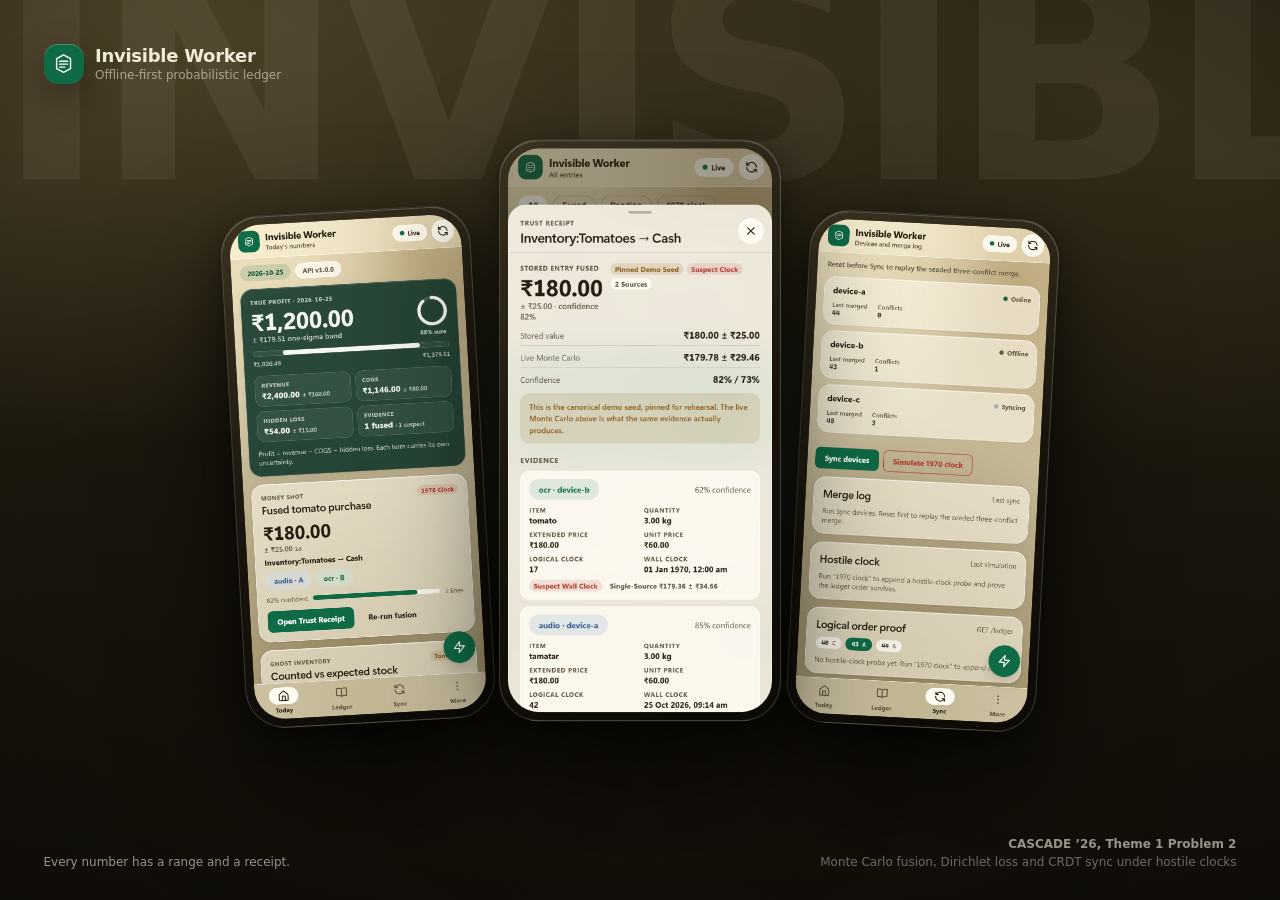
==== frontend/showcase.html @ aa13d130 "feat: warm glass UI, count-up figures, and demo showcase Re-skin the app shell to the warm olive gla" ====
<!doctype html>
<html lang="en">
<head>
<meta charset="utf-8">
<meta name="viewport" content="width=device-width, initial-scale=1">
<title>Invisible Worker — CASCADE '26</title>
<style>
  * { box-sizing: border-box; }
  html, body { height: 100%; margin: 0; }

  body {
    overflow: hidden;
    background: #100d07;
    color: #f2ecdb;
    font-family: "Segoe UI Variable Text", "Segoe UI", "Noto Sans", system-ui, -apple-system, sans-serif;
    -webkit-font-smoothing: antialiased;
    text-rendering: optimizeLegibility;
  }

  .stage {
    position: fixed;
    inset: 0;
    isolation: isolate;
    overflow: hidden;
    background:
      radial-gradient(120% 90% at 12% 0%, #4c4228 0%, rgba(76, 66, 40, 0) 55%),
      radial-gradient(110% 80% at 88% 10%, #332c18 0%, rgba(51, 44, 24, 0) 52%),
      radial-gradient(140% 100% at 50% 100%, #14100a 0%, rgba(20, 16, 10, 0) 62%),
      linear-gradient(180deg, #262012, #100d07);
  }

  .stage::before {
    content: "";
    position: absolute;
    inset: 0;
    z-index: -1;
    opacity: .06;
    mix-blend-mode: overlay;
    background-image: url("data:image/svg+xml,%3Csvg xmlns='http://www.w3.org/2000/svg' width='160' height='160'%3E%3Cfilter id='n'%3E%3CfeTurbulence type='fractalNoise' baseFrequency='.9' numOctaves='2'/%3E%3C/filter%3E%3Crect width='160' height='160' filter='url(%23n)'/%3E%3C/svg%3E");
  }

  .stage::after {
    content: "";
    position: absolute;
    inset: 0;
    z-index: 1;
    pointer-events: none;
    background: radial-gradient(120% 100% at 50% 42%, transparent 45%, rgba(0, 0, 0, .45) 100%);
  }

  .ghost {
    position: absolute;
    top: -.14em;
    left: -.015em;
    z-index: 0;
    font-family: "Segoe UI Variable Display", "Segoe UI", "Noto Sans", system-ui, sans-serif;
    font-size: 23.5vw;
    font-weight: 700;
    line-height: .78;
    letter-spacing: -.045em;
    white-space: nowrap;
    color: rgba(242, 236, 219, .06);
    pointer-events: none;
    user-select: none;
  }

  .brand {
    position: absolute;
    top: clamp(28px, 3.4vw, 54px);
    left: clamp(28px, 3.4vw, 54px);
    z-index: 6;
    display: flex;
    align-items: center;
    gap: clamp(11px, .9vw, 15px);
  }

  .mark {
    width: clamp(40px, 3vw, 50px);
    height: clamp(40px, 3vw, 50px);
    flex: none;
    display: grid;
    place-items: center;
    border-radius: 14px;
    background: #0f6b46;
    color: #fffcf4;
    box-shadow: 0 12px 34px rgba(0, 0, 0, .38), inset 0 1px 0 rgba(255, 255, 255, .22);
  }

  .mark svg { width: 58%; height: 58%; }

  .brand__text strong {
    display: block;
    font-family: "Segoe UI Variable Display", "Segoe UI", "Noto Sans", system-ui, sans-serif;
    font-size: clamp(18px, 1.25vw, 23px);
    font-weight: 600;
    letter-spacing: -.015em;
  }

  .brand__text span {
    display: block;
    margin-top: 2px;
    font-size: clamp(12px, .82vw, 14px);
    color: rgba(242, 236, 219, .58);
  }

  .phones {
    position: absolute;
    inset: 0;
    z-index: 3;
    display: flex;
    align-items: center;
    justify-content: center;
    gap: clamp(16px, 2.4vw, 62px);
    padding: 5vh 4vw;
  }

  .phones::before {
    content: "";
    position: absolute;
    z-index: -1;
    width: 58vw;
    height: 64vh;
    background: radial-gradient(closest-side, rgba(88, 209, 145, .17), rgba(88, 209, 145, 0) 72%);
    filter: blur(14px);
  }

  .phone {
    position: relative;
    flex: none;
    margin: 0;
    padding: clamp(8px, .55vw, 12px);
    border-radius: clamp(30px, 3.1vw, 46px);
    border: 1px solid rgba(255, 255, 255, .17);
    background: linear-gradient(155deg, #3a3220 0%, #17130b 55%, #0c0a06 100%);
    box-shadow:
      0 55px 120px rgba(0, 0, 0, .62),
      0 10px 28px rgba(0, 0, 0, .42),
      inset 0 1px 0 rgba(255, 255, 255, .22);
  }

  .phone img {
    display: block;
    width: 100%;
    height: auto;
    border-radius: calc(clamp(30px, 3.1vw, 46px) - clamp(8px, .55vw, 12px));
  }

  .phone--left {
    width: clamp(210px, 19.5vw, 500px);
    z-index: 2;
    transform: rotate(-3.2deg) translateY(3.2%);
    margin-right: clamp(-30px, -1vw, -6px);
  }

  .phone--center {
    width: clamp(240px, 22vw, 563px);
    z-index: 4;
    transform: translateY(-3.4%);
  }

  .phone--right {
    width: clamp(210px, 19.5vw, 500px);
    z-index: 2;
    transform: rotate(3deg) translateY(4%);
    margin-left: clamp(-30px, -1vw, -6px);
  }

  .foot {
    position: absolute;
    left: clamp(28px, 3.4vw, 54px);
    right: clamp(28px, 3.4vw, 54px);
    bottom: clamp(22px, 2.2vw, 34px);
    z-index: 6;
    display: flex;
    align-items: flex-end;
    justify-content: space-between;
    gap: 24px;
    font-size: clamp(12px, .8vw, 17px);
    line-height: 1.55;
  }

  .foot__line { color: rgba(242, 236, 219, .60); }
  .foot__event { color: rgba(242, 236, 219, .42); text-align: right; }
  .foot__event strong { display: block; font-weight: 600; color: rgba(242, 236, 219, .60); }

  @media (max-aspect-ratio: 4/5) {
    .ghost {
      top: 3.2%;
      left: -3vw;
      font-size: 20vw;
    }

    .ghost__second { display: none; }

    .brand {
      top: 5.4%;
      left: 7vw;
    }

    .brand__text strong { font-size: clamp(20px, 2.4vw, 30px); }
    .brand__text span { font-size: clamp(12px, 1.05vw, 15px); }

    .phones {
      display: block;
      padding: 0;
    }

    .phones::before {
      width: 120vw;
      height: 70vh;
      left: -20vw;
      top: 12vh;
    }

    .phone--left { display: none; }

    .phone--center {
      position: absolute;
      left: 7vw;
      top: 18vh;
      width: 58vw;
      transform: rotate(-3deg);
      margin: 0;
    }

    .phone--right {
      position: absolute;
      left: 56vw;
      top: 29vh;
      width: 46vw;
      transform: rotate(6deg);
      margin: 0;
      z-index: 2;
    }

    .foot {
      flex-direction: column;
      align-items: flex-start;
      gap: 7px;
      bottom: 3.6vh;
      font-size: 15px;
    }

    .foot__event { text-align: left; }
  }
</style>
</head>
<body>
  <div class="stage">
    <div class="ghost" aria-hidden="true"><span>INVISIBLE</span> <span class="ghost__second">WORKER</span></div>

    <header class="brand">
      <span class="mark" aria-hidden="true">
        <svg viewBox="0 0 40 40" role="img" focusable="false">
          <path d="M8 11.5 20 5l12 6.5v17L20 35 8 28.5z" fill="none" stroke="currentColor" stroke-width="2.4" stroke-linejoin="round"/>
          <path d="M13 16h14M13 21h14M13 26h9" stroke="currentColor" stroke-width="2.4" stroke-linecap="round"/>
        </svg>
      </span>
      <span class="brand__text">
        <strong>Invisible Worker</strong>
        <span>Offline-first probabilistic ledger</span>
      </span>
    </header>

    <main class="phones">
      <figure class="phone phone--left">
        <img src="showcase/today.png" alt="Today tab: true profit with uncertainty band and fused money shot">
      </figure>
      <figure class="phone phone--center">
        <img src="showcase/receipt.png" alt="Trust Receipt for the fused tomato purchase, with both source events">
      </figure>
      <figure class="phone phone--right">
        <img src="showcase/sync.png" alt="Sync tab: three device replicas and merge log">
      </figure>
    </main>

    <footer class="foot">
      <span class="foot__line">Every number has a range and a receipt.</span>
      <span class="foot__event">
        <strong>CASCADE ’26, Theme 1 Problem 2</strong>
        Monte Carlo fusion, Dirichlet loss and CRDT sync under hostile clocks
      </span>
    </footer>
  </div>
</body>
</html>
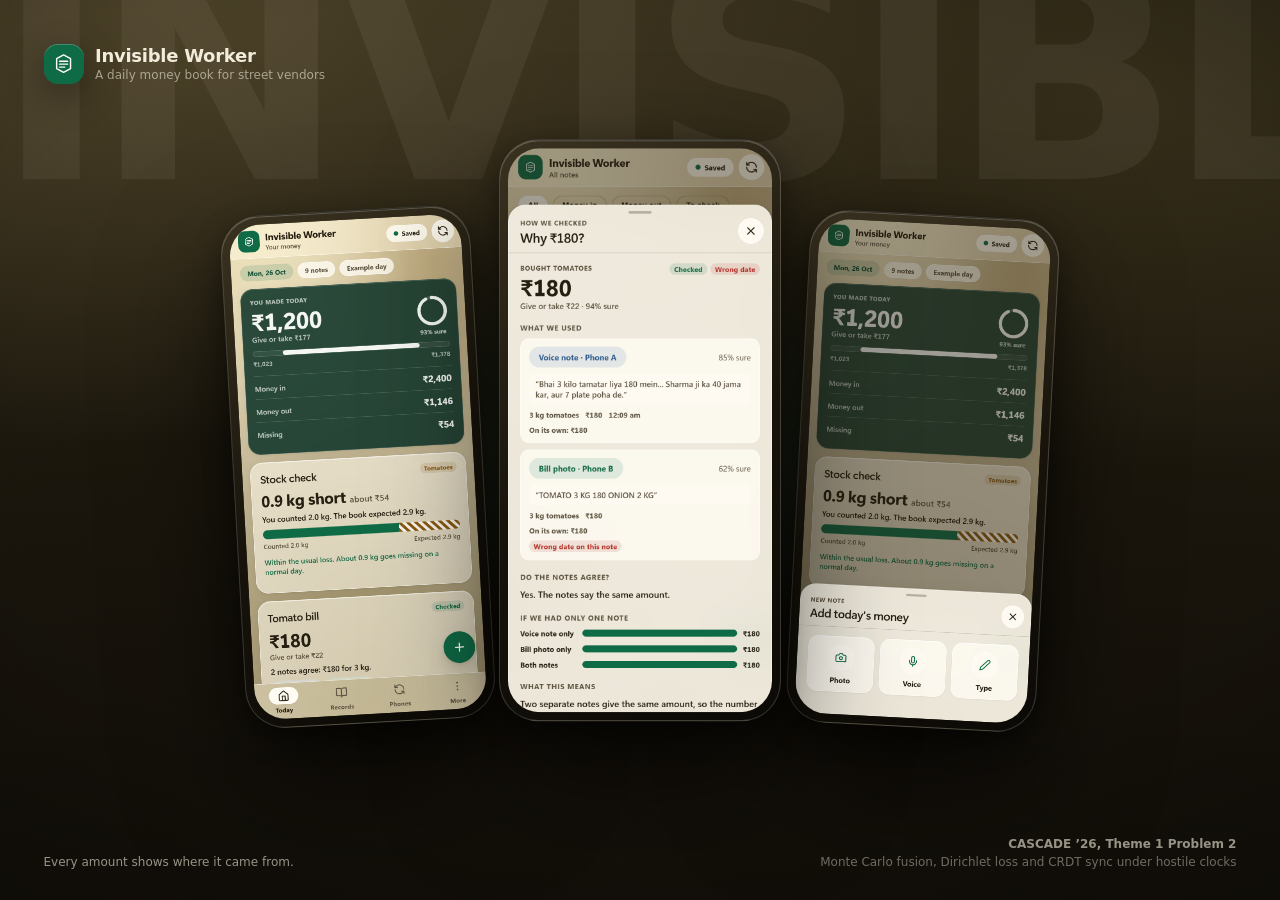
==== commit fcb5dccd: "feat: make the ledger local-first with real photo, voice and typed notes Today and Records now run f" ====
--- a/frontend/showcase.html
+++ b/frontend/showcase.html
@@ -225,10 +225,10 @@
 
     .phone--right {
       position: absolute;
-      left: 56vw;
+      left: 53vw;
       top: 29vh;
-      width: 46vw;
-      transform: rotate(6deg);
+      width: 42vw;
+      transform: rotate(4deg);
       margin: 0;
       z-index: 2;
     }
@@ -258,24 +258,24 @@
       </span>
       <span class="brand__text">
         <strong>Invisible Worker</strong>
-        <span>Offline-first probabilistic ledger</span>
+        <span>A daily money book for street vendors</span>
       </span>
     </header>
 
     <main class="phones">
       <figure class="phone phone--left">
-        <img src="showcase/today.png" alt="Today tab: true profit with uncertainty band and fused money shot">
+        <img src="showcase/today.png" alt="Today: today's earnings, money in, money out and missing">
       </figure>
       <figure class="phone phone--center">
-        <img src="showcase/receipt.png" alt="Trust Receipt for the fused tomato purchase, with both source events">
+        <img src="showcase/receipt.png" alt="Why ₹180? sheet showing the bill photo and voice note that agree">
       </figure>
       <figure class="phone phone--right">
-        <img src="showcase/sync.png" alt="Sync tab: three device replicas and merge log">
+        <img src="showcase/add.png" alt="Add a note: take a photo, record a voice note, or type the values">
       </figure>
     </main>
 
     <footer class="foot">
-      <span class="foot__line">Every number has a range and a receipt.</span>
+      <span class="foot__line">Every amount shows where it came from.</span>
       <span class="foot__event">
         <strong>CASCADE ’26, Theme 1 Problem 2</strong>
         Monte Carlo fusion, Dirichlet loss and CRDT sync under hostile clocks
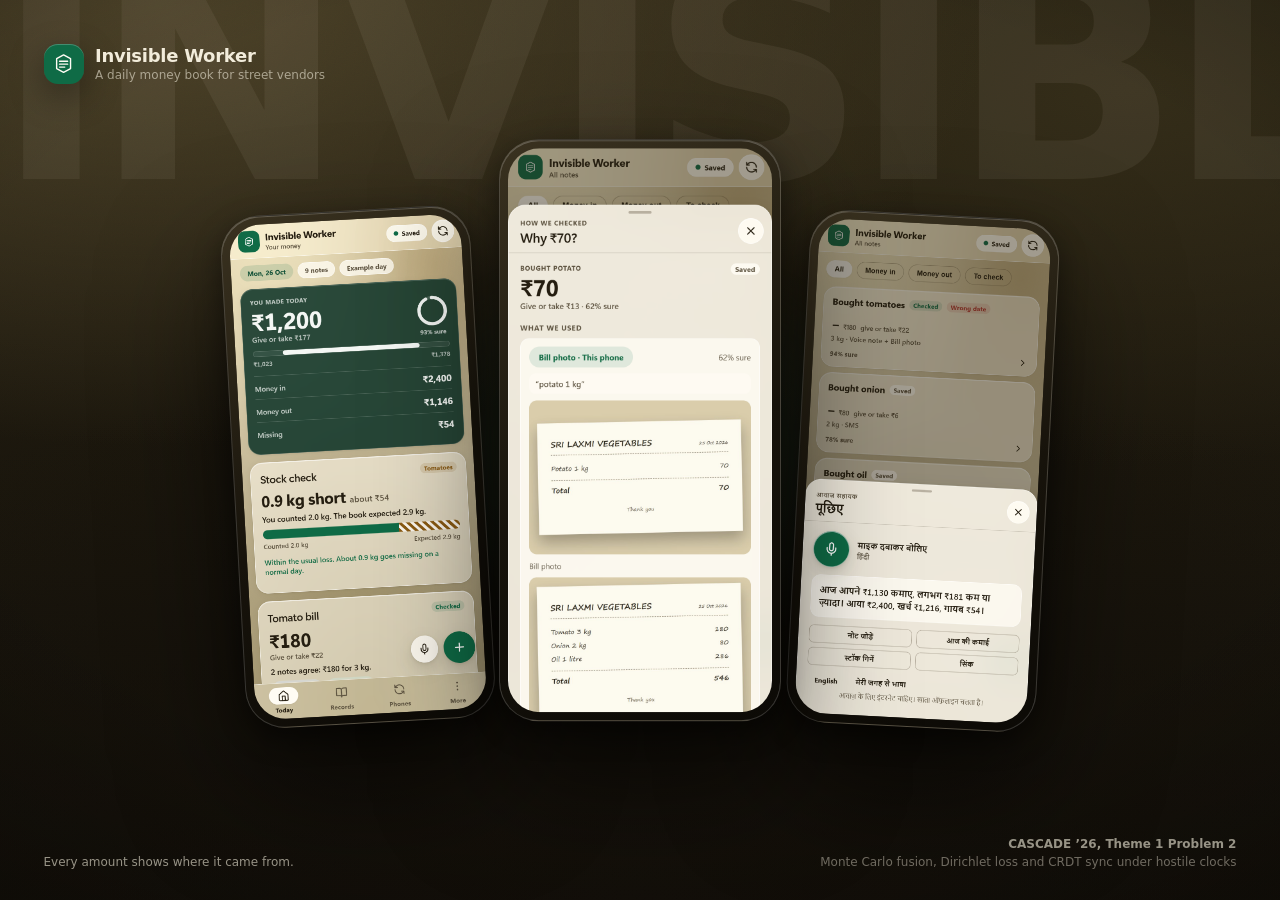
==== commit a8a6c461: "feat: add evidence bundles and a guided voice assistant Notes can now be anchored by a short video o" ====
--- a/frontend/showcase.html
+++ b/frontend/showcase.html
@@ -267,10 +267,10 @@
         <img src="showcase/today.png" alt="Today: today's earnings, money in, money out and missing">
       </figure>
       <figure class="phone phone--center">
-        <img src="showcase/receipt.png" alt="Why ₹180? sheet showing the bill photo and voice note that agree">
+        <img src="showcase/receipt.png" alt="Why ₹70? sheet with the bill photo and a linked past note">
       </figure>
       <figure class="phone phone--right">
-        <img src="showcase/add.png" alt="Add a note: take a photo, record a voice note, or type the values">
+        <img src="showcase/assistant.png" alt="Voice assistant answering in Hindi with today's profit">
       </figure>
     </main>
 
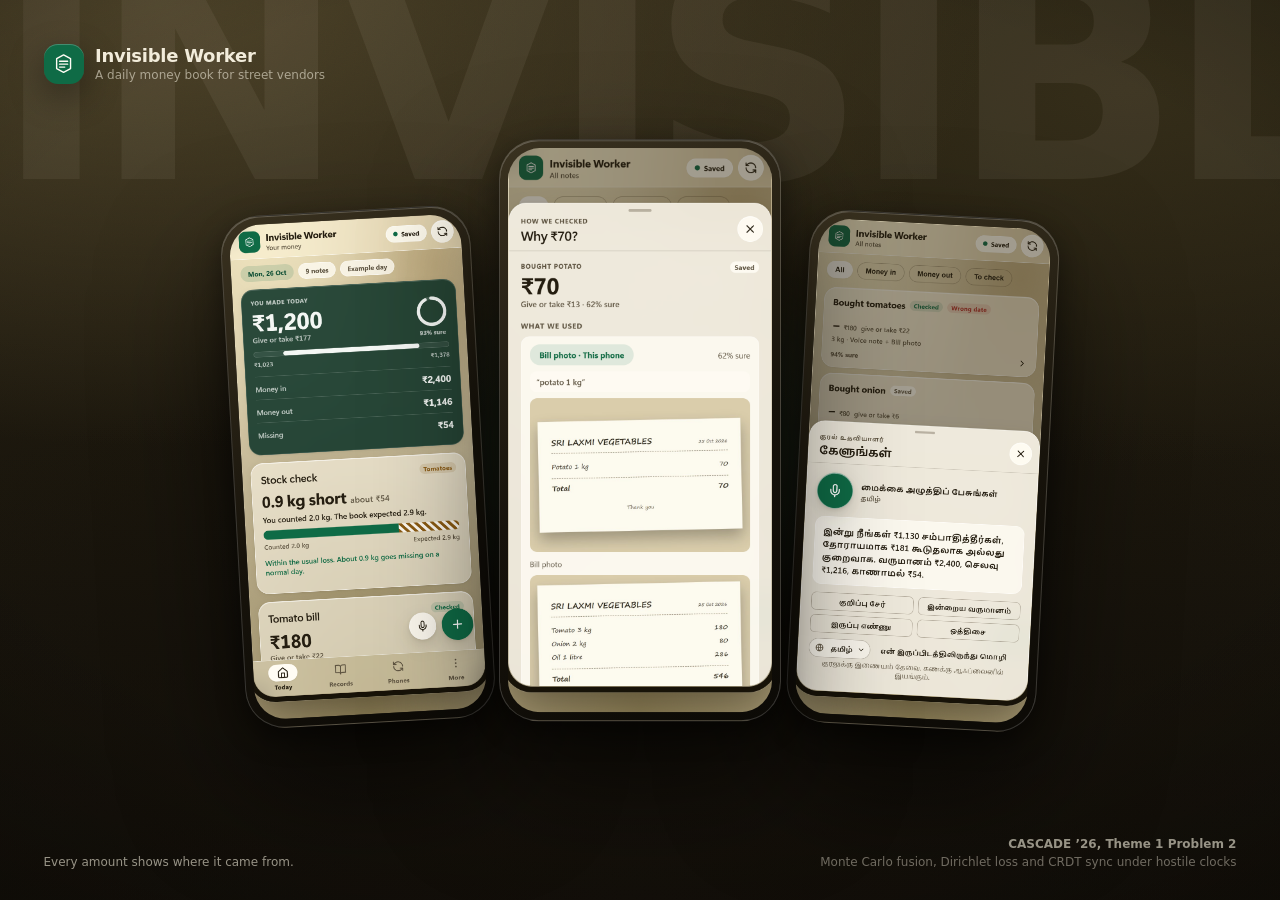
==== commit c58d9364: "feat: add device-reel motion and four more assistant languages The phone frame now wakes and tilts o" ====
--- a/frontend/showcase.html
+++ b/frontend/showcase.html
@@ -270,7 +270,7 @@
         <img src="showcase/receipt.png" alt="Why ₹70? sheet with the bill photo and a linked past note">
       </figure>
       <figure class="phone phone--right">
-        <img src="showcase/assistant.png" alt="Voice assistant answering in Hindi with today's profit">
+        <img src="showcase/assistant.png" alt="Voice assistant answering in Tamil with today's profit">
       </figure>
     </main>
 
